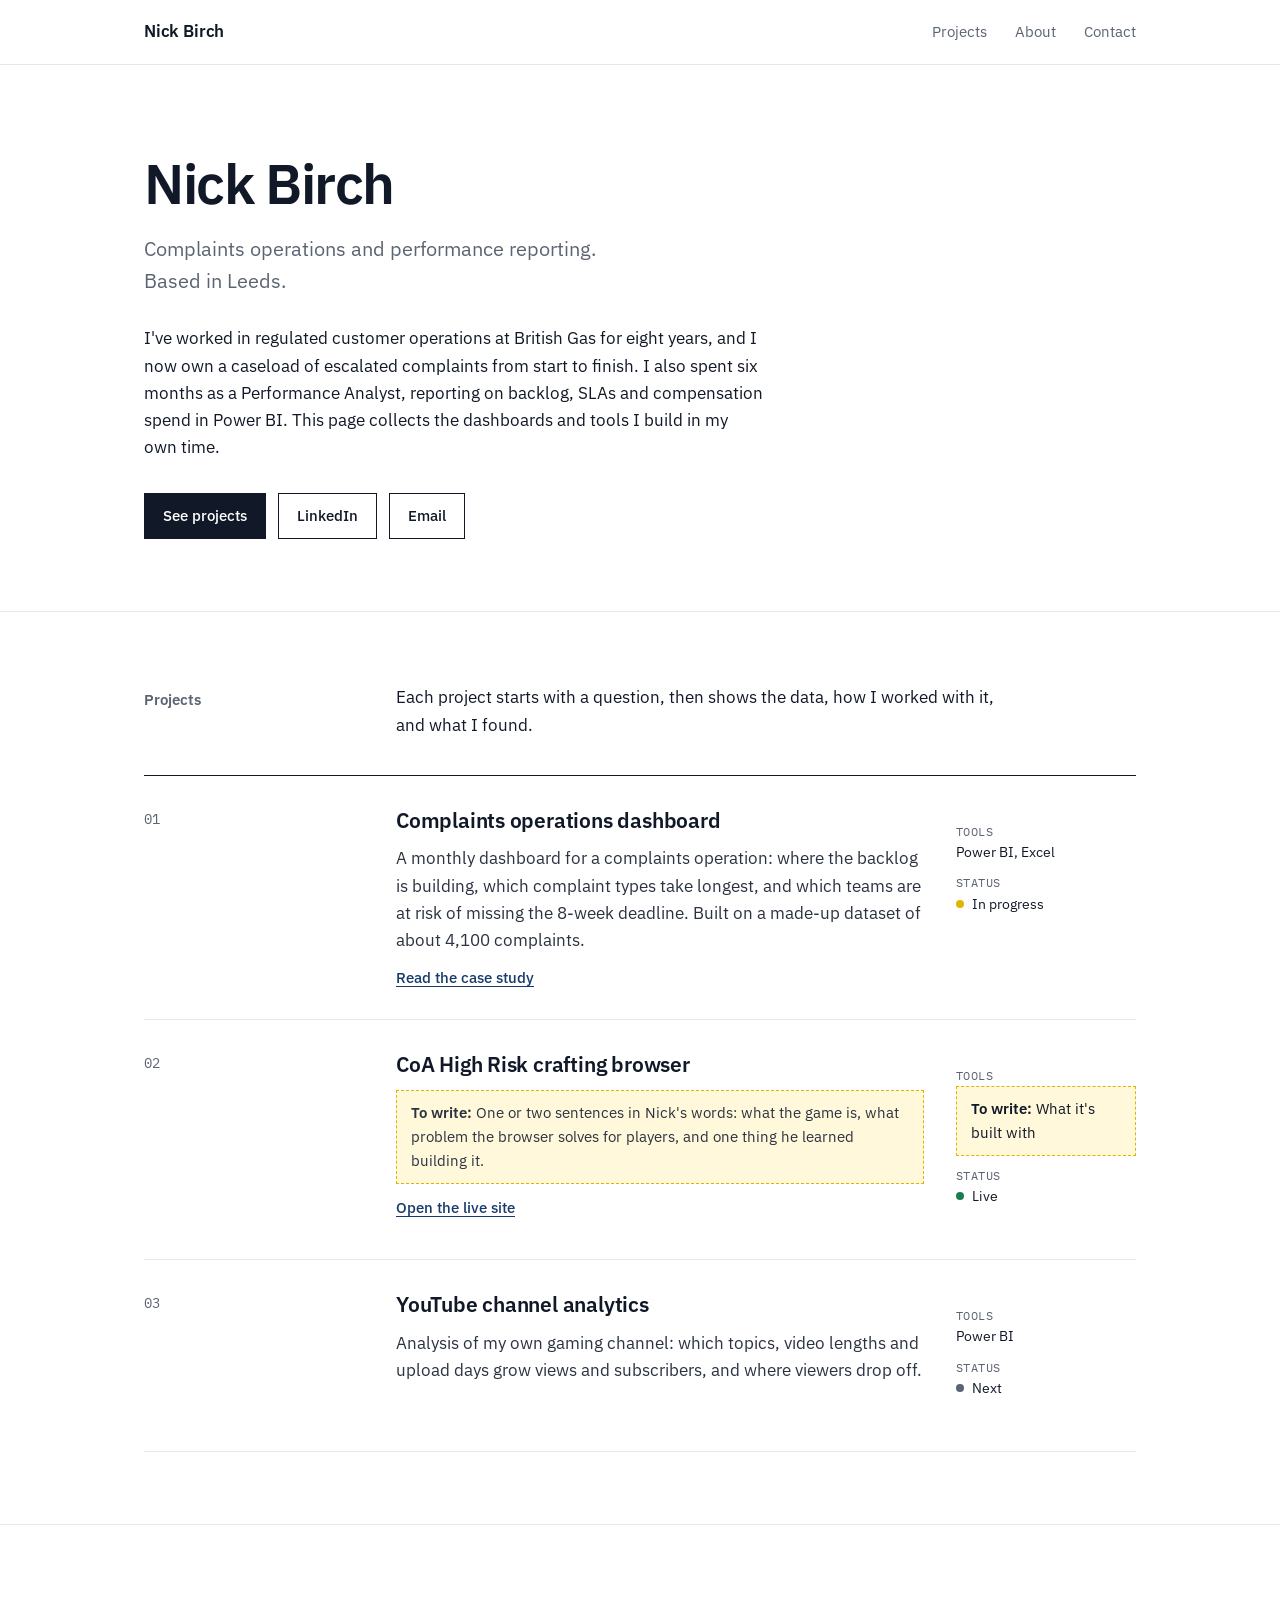
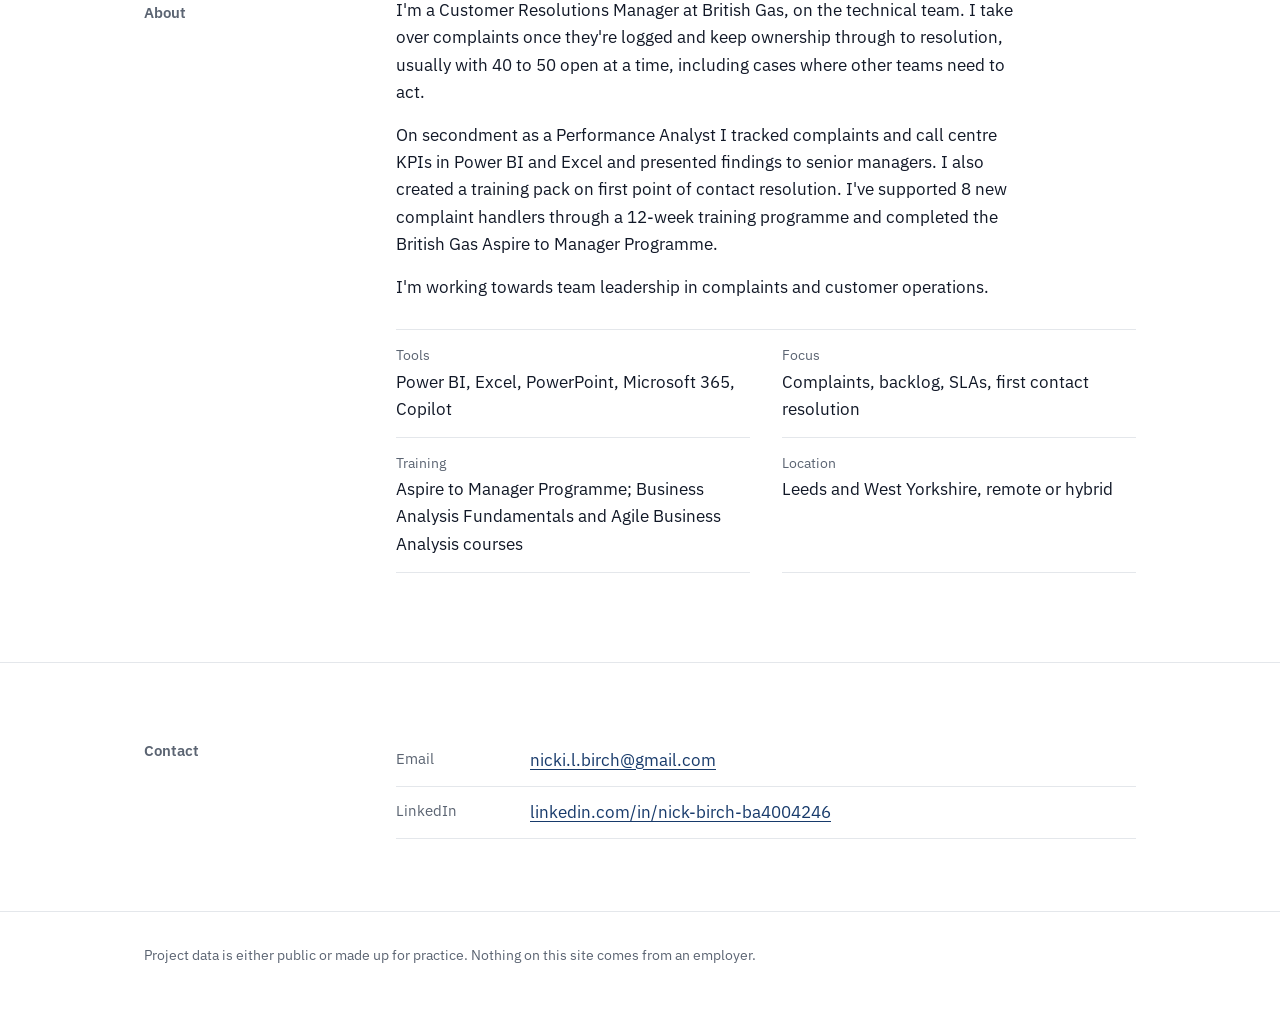
==== index.html @ 6fd1ea73 "Add files via upload" ====
<!doctype html>
<html lang="en-GB">
<head>
  <meta charset="utf-8">
  <meta name="viewport" content="width=device-width, initial-scale=1">
  <title>Nick Birch | Portfolio</title>
  <meta name="description" content="Nick Birch, Leeds. Complaints operations, performance reporting and dashboards built in Power BI, Excel and on the web.">
  <link rel="preconnect" href="https://fonts.googleapis.com">
  <link rel="preconnect" href="https://fonts.gstatic.com" crossorigin>
  <link href="https://fonts.googleapis.com/css2?family=IBM+Plex+Mono:wght@400;500&family=IBM+Plex+Sans:wght@400;500;600&display=swap" rel="stylesheet">
  <link rel="stylesheet" href="styles.css">
</head>
<body>

<header class="site-head">
  <div class="wrap">
    <a class="name" href="/">Nick Birch</a>
    <nav>
      <a href="#projects">Projects</a>
      <a href="#about">About</a>
      <a href="#contact">Contact</a>
    </nav>
  </div>
</header>

<main>
  <div class="intro">
    <div class="wrap">
      <h1>Nick Birch</h1>
      <p class="role">Complaints operations and performance reporting. Based in Leeds.</p>
      <p class="lead">I've worked in regulated customer operations at British Gas for eight years, and I now own a caseload of escalated complaints from start to finish. I also spent six months as a Performance Analyst, reporting on backlog, SLAs and compensation spend in Power BI. This page collects the dashboards and tools I build in my own time.</p>
      <div class="links">
        <a class="btn primary" href="#projects">See projects</a>
        <a class="btn" href="https://www.linkedin.com/in/nick-birch-ba4004246">LinkedIn</a>
        <a class="btn" href="mailto:nicki.l.birch@gmail.com">Email</a>
      </div>
    </div>
  </div>

  <section class="block" id="projects">
    <div class="wrap">
      <div class="block-head">
        <h2>Projects</h2>
        <p>Each project starts with a question, then shows the data, how I worked with it, and what I found.</p>
      </div>

      <!-- To add a project: copy one <li class="project"> block, change the number, text and link. -->
      <ol class="projects">

        <li class="project">
          <div class="num">01</div>
          <div>
            <h3><a href="complaints-dashboard.html">Complaints operations dashboard</a></h3>
            <p>A monthly dashboard for a complaints operation: where the backlog is building, which complaint types take longest, and which teams are at risk of missing the 8-week deadline. Built on a made-up dataset of about 4,100 complaints.</p>
            <a class="more" href="complaints-dashboard.html">Read the case study</a>
          </div>
          <dl class="meta">
            <dt>Tools</dt><dd>Power BI, Excel</dd>
            <dt>Status</dt><dd class="status progress">In progress</dd>
          </dl>
        </li>

        <li class="project">
          <div class="num">02</div>
          <div>
            <h3><a href="https://coa-db.vercel.app/">CoA High Risk crafting browser</a></h3>
            <p class="todo">One or two sentences in Nick's words: what the game is, what problem the browser solves for players, and one thing he learned building it.</p>
            <a class="more" href="https://coa-db.vercel.app/">Open the live site</a>
          </div>
          <dl class="meta">
            <dt>Tools</dt><dd class="todo">What it's built with</dd>
            <dt>Status</dt><dd class="status live">Live</dd>
          </dl>
        </li>

        <li class="project">
          <div class="num">03</div>
          <div>
            <h3>YouTube channel analytics</h3>
            <p>Analysis of my own gaming channel: which topics, video lengths and upload days grow views and subscribers, and where viewers drop off.</p>
          </div>
          <dl class="meta">
            <dt>Tools</dt><dd>Power BI</dd>
            <dt>Status</dt><dd class="status">Next</dd>
          </dl>
        </li>

      </ol>
    </div>
  </section>

  <section class="block" id="about">
    <div class="wrap two-col">
      <h2>About</h2>
      <div>
        <p>I'm a Customer Resolutions Manager at British Gas, on the technical team. I take over complaints once they're logged and keep ownership through to resolution, usually with 40 to 50 open at a time, including cases where other teams need to act.</p>
        <p>On secondment as a Performance Analyst I tracked complaints and call centre KPIs in Power BI and Excel and presented findings to senior managers. I also created a training pack on first point of contact resolution. I've supported 8 new complaint handlers through a 12-week training programme and completed the British Gas Aspire to Manager Programme.</p>
        <p>I'm working towards team leadership in complaints and customer operations.</p>
        <dl class="facts">
          <div><dt>Tools</dt><dd>Power BI, Excel, PowerPoint, Microsoft 365, Copilot</dd></div>
          <div><dt>Focus</dt><dd>Complaints, backlog, SLAs, first contact resolution</dd></div>
          <div><dt>Training</dt><dd>Aspire to Manager Programme; Business Analysis Fundamentals and Agile Business Analysis courses</dd></div>
          <div><dt>Location</dt><dd>Leeds and West Yorkshire, remote or hybrid</dd></div>
        </dl>
      </div>
    </div>
  </section>

  <section class="block" id="contact">
    <div class="wrap two-col">
      <h2>Contact</h2>
      <ul class="contact-list">
        <li><span>Email</span><a href="mailto:nicki.l.birch@gmail.com">nicki.l.birch@gmail.com</a></li>
        <li><span>LinkedIn</span><a href="https://www.linkedin.com/in/nick-birch-ba4004246">linkedin.com/in/nick-birch-ba4004246</a></li>
      </ul>
    </div>
  </section>
</main>

<footer>
  <div class="wrap">Project data is either public or made up for practice. Nothing on this site comes from an employer.</div>
</footer>

</body>
</html>
---- styles.css ----
/* Nick Birch portfolio. One stylesheet shared by every page. */
:root {
  --bg: #ffffff;
  --ink: #111827;
  --muted: #5b6472;
  --rule: #e4e7eb;
  --soft: #f6f7f9;
  --accent: #173a6b;
  --live: #1f7a4d;
  --todo-bg: #fff8db;
  --todo-rule: #e0b400;
  --max: 1040px;
  color-scheme: light;
}

* { box-sizing: border-box; }
html { -webkit-text-size-adjust: 100%; }
body {
  margin: 0;
  background: var(--bg);
  color: var(--ink);
  font-family: "IBM Plex Sans", system-ui, -apple-system, "Segoe UI", sans-serif;
  font-size: 17px;
  line-height: 1.6;
}
a { color: var(--accent); text-decoration-thickness: 1px; text-underline-offset: 3px; }
a:hover { text-decoration-thickness: 2px; }
img { max-width: 100%; display: block; }

.wrap { max-width: var(--max); margin: 0 auto; padding: 0 24px; }
.mono { font-family: "IBM Plex Mono", ui-monospace, monospace; }

/* Header */
.site-head { border-bottom: 1px solid var(--rule); }
.site-head .wrap { display: flex; justify-content: space-between; align-items: center; height: 64px; }
.site-head .name { font-weight: 600; color: var(--ink); text-decoration: none; letter-spacing: -0.01em; }
.site-head nav { display: flex; gap: 28px; }
.site-head nav a { color: var(--muted); text-decoration: none; font-size: 15px; }
.site-head nav a:hover { color: var(--ink); }

/* Intro */
.intro { padding: 88px 0 72px; border-bottom: 1px solid var(--rule); }
.intro h1 { font-size: clamp(36px, 6vw, 56px); line-height: 1.08; letter-spacing: -0.025em; margin: 0 0 20px; font-weight: 600; }
.intro .role { font-size: 20px; color: var(--muted); margin: 0 0 28px; max-width: 40ch; }
.intro p.lead { max-width: 62ch; margin: 0 0 32px; }
.links { display: flex; flex-wrap: wrap; gap: 12px; }
.btn {
  display: inline-block; padding: 10px 18px; border: 1px solid var(--ink);
  color: var(--ink); text-decoration: none; font-size: 15px; font-weight: 500;
}
.btn.primary { background: var(--ink); color: #fff; }
.btn:hover { background: var(--accent); border-color: var(--accent); color: #fff; }

/* Sections */
section.block { padding: 72px 0; border-bottom: 1px solid var(--rule); }
.block-head { display: grid; grid-template-columns: 220px 1fr; gap: 32px; margin-bottom: 36px; }
.block-head h2 { font-size: 15px; font-weight: 600; margin: 4px 0 0; color: var(--muted); }
.block-head p { margin: 0; max-width: 60ch; }

/* Project list */
.projects { list-style: none; margin: 0; padding: 0; border-top: 1px solid var(--ink); }
.project {
  display: grid; grid-template-columns: 220px 1fr 180px; gap: 32px;
  padding: 28px 0; border-bottom: 1px solid var(--rule);
}
.project .num { font-family: "IBM Plex Mono", monospace; color: var(--muted); font-size: 14px; padding-top: 4px; }
.project h3 { margin: 0 0 8px; font-size: 21px; font-weight: 600; letter-spacing: -0.01em; }
.project h3 a { color: var(--ink); text-decoration: none; }
.project h3 a:hover { color: var(--accent); text-decoration: underline; }
.project p { margin: 0 0 10px; color: #2b3240; }
.project .more { font-size: 15px; font-weight: 500; }
.meta { font-size: 14px; color: var(--muted); }
.meta dt { font-family: "IBM Plex Mono", monospace; font-size: 12px; text-transform: uppercase; letter-spacing: 0.04em; margin-top: 4px; }
.meta dd { margin: 0 0 10px; color: var(--ink); }
.status::before { content: ""; display: inline-block; width: 8px; height: 8px; border-radius: 50%; margin-right: 8px; background: var(--muted); vertical-align: 1px; }
.status.live::before { background: var(--live); }
.status.progress::before { background: var(--todo-rule); }

/* About */
.two-col { display: grid; grid-template-columns: 220px 1fr; gap: 32px; }
.two-col p { margin: 0 0 16px; max-width: 62ch; }
.facts { display: grid; grid-template-columns: repeat(2, minmax(0, 1fr)); gap: 0 32px; margin-top: 28px; border-top: 1px solid var(--rule); }
.facts div { padding: 14px 0; border-bottom: 1px solid var(--rule); }
.facts dt { font-size: 14px; color: var(--muted); }
.facts dd { margin: 2px 0 0; }

/* Contact and footer */
.contact-list { list-style: none; padding: 0; margin: 0; }
.contact-list li { padding: 12px 0; border-bottom: 1px solid var(--rule); display: flex; gap: 24px; }
.contact-list li span { width: 110px; color: var(--muted); font-size: 15px; flex: none; }
footer { padding: 32px 0 48px; color: var(--muted); font-size: 14px; }

/* Case study pages */
.case-head { padding: 56px 0 48px; border-bottom: 1px solid var(--rule); }
.back { font-size: 15px; text-decoration: none; }
.case-head h1 { font-size: clamp(32px, 5vw, 46px); line-height: 1.1; letter-spacing: -0.02em; margin: 20px 0 16px; font-weight: 600; }
.case-head .summary { font-size: 19px; color: #2b3240; max-width: 60ch; margin: 0 0 32px; }
.case-meta { display: grid; grid-template-columns: repeat(4, minmax(0, 1fr)); border-top: 1px solid var(--ink); }
.case-meta div { padding: 14px 16px 14px 0; }
.case-meta dt { font-family: "IBM Plex Mono", monospace; font-size: 12px; text-transform: uppercase; letter-spacing: 0.04em; color: var(--muted); }
.case-meta dd { margin: 4px 0 0; font-size: 15px; }
.case section { display: grid; grid-template-columns: 220px 1fr; gap: 32px; padding: 48px 0; border-bottom: 1px solid var(--rule); }
.case section h2 { font-size: 15px; font-weight: 600; color: var(--muted); margin: 4px 0 0; }
.case section .body { max-width: 66ch; }
.case section .body > :first-child { margin-top: 0; }
.case ol.findings { padding: 0; margin: 0; list-style: none; counter-reset: f; }
.case ol.findings li { counter-increment: f; display: grid; grid-template-columns: 40px 1fr; padding: 16px 0; border-bottom: 1px solid var(--rule); }
.case ol.findings li:first-child { padding-top: 0; }
.case ol.findings li::before { content: counter(f, decimal-leading-zero); font-family: "IBM Plex Mono", monospace; color: var(--muted); font-size: 14px; padding-top: 2px; }
.case table { border-collapse: collapse; width: 100%; font-size: 15px; }
.case th, .case td { text-align: left; padding: 10px 12px 10px 0; border-bottom: 1px solid var(--rule); vertical-align: top; }
.case th { font-weight: 600; border-bottom-color: var(--ink); }
.shot { border: 1px solid var(--rule); background: var(--soft); aspect-ratio: 16 / 9; display: grid; place-items: center; color: var(--muted); font-size: 15px; margin: 0 0 12px; }
figure { margin: 0 0 28px; }
figcaption { font-size: 14px; color: var(--muted); }
.note { font-size: 15px; color: var(--muted); border-left: 2px solid var(--rule); padding-left: 16px; }

/* Placeholders Nick still needs to write. Delete the element once replaced. */
.todo { background: var(--todo-bg); border: 1px dashed var(--todo-rule); padding: 10px 14px; font-size: 15px; color: #5c4a00; }
.todo::before { content: "To write: "; font-weight: 600; }

/* Mobile */
@media (max-width: 820px) {
  body { font-size: 16px; }
  .wrap { padding: 0 16px; }
  .site-head nav { gap: 18px; }
  .intro { padding: 56px 0 48px; }
  section.block { padding: 48px 0; }
  .block-head, .two-col, .project, .case section { grid-template-columns: 1fr; gap: 12px; }
  .project { gap: 8px; }
  .facts { grid-template-columns: 1fr; }
  .case-meta { grid-template-columns: repeat(2, minmax(0, 1fr)); }
  .contact-list li { flex-direction: column; gap: 2px; }
}
.two-col > h2 { font-size: 15px; font-weight: 600; color: var(--muted); margin: 4px 0 0; }
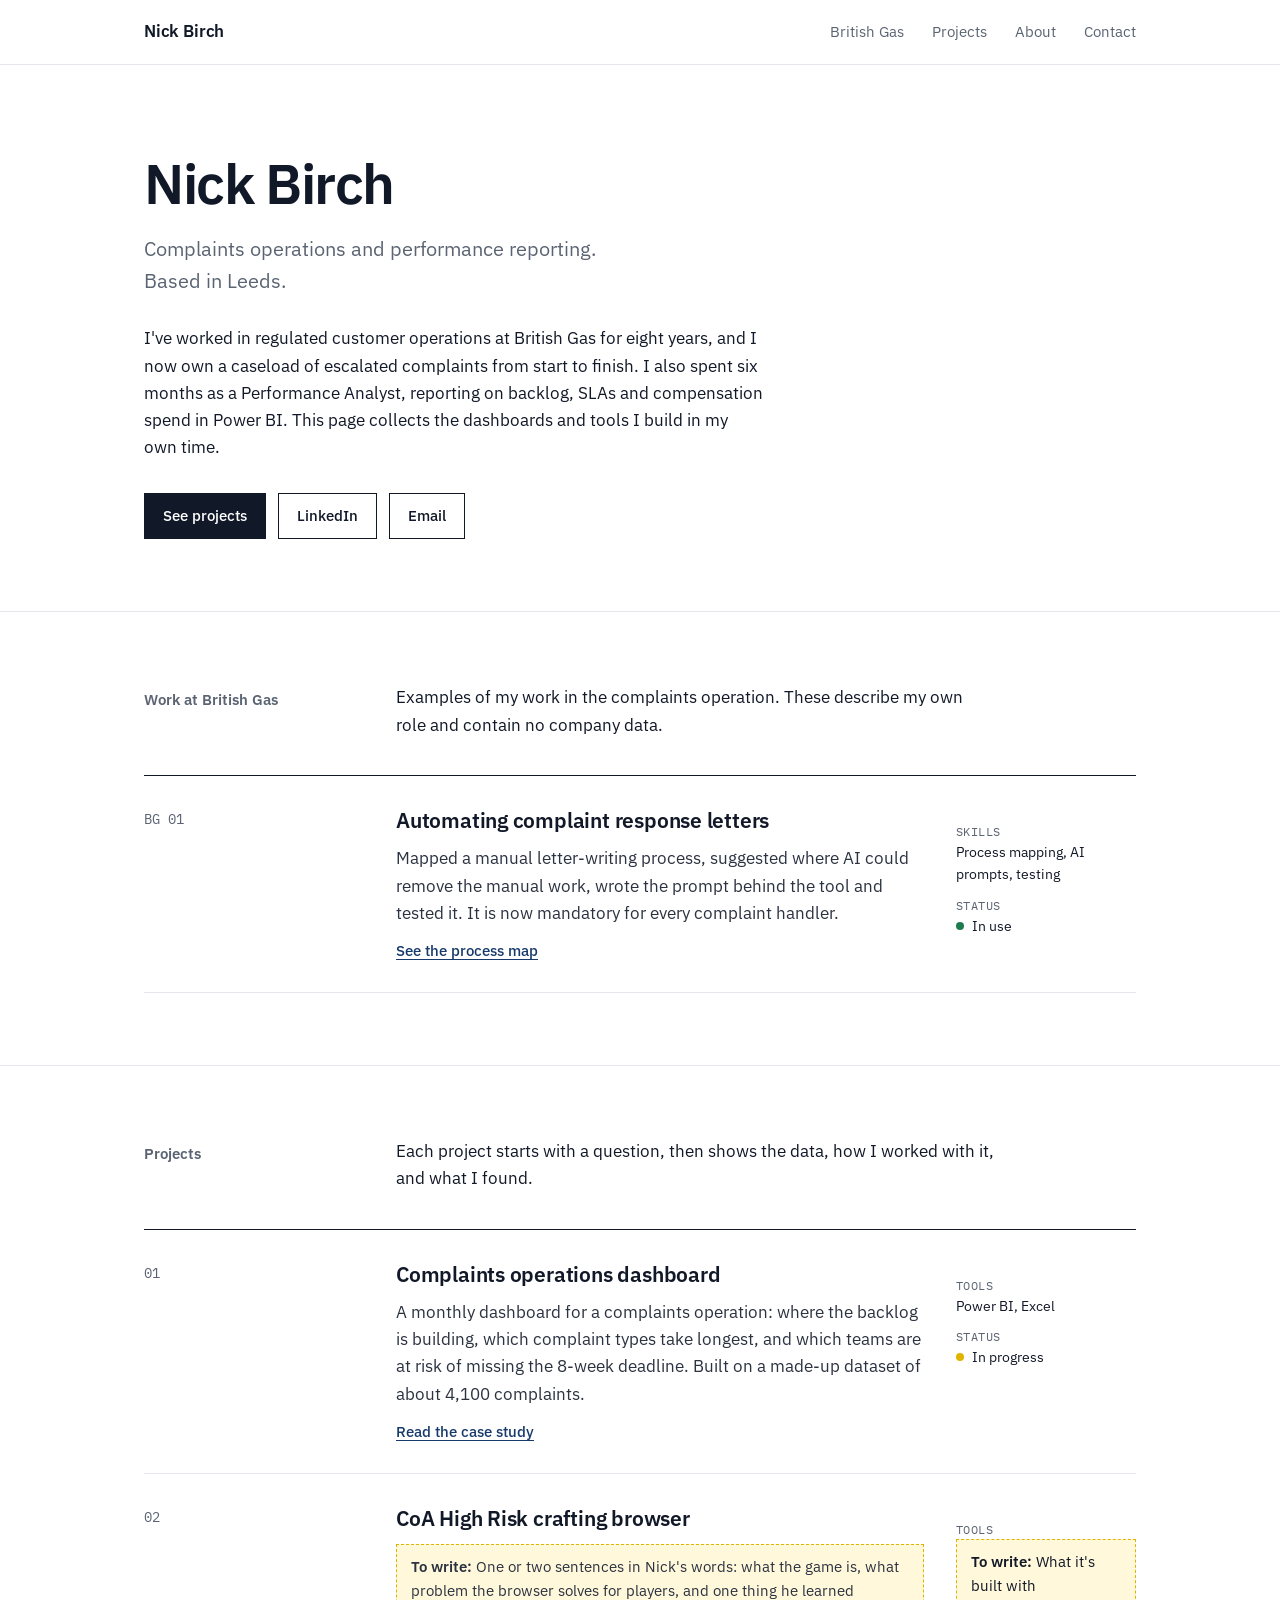
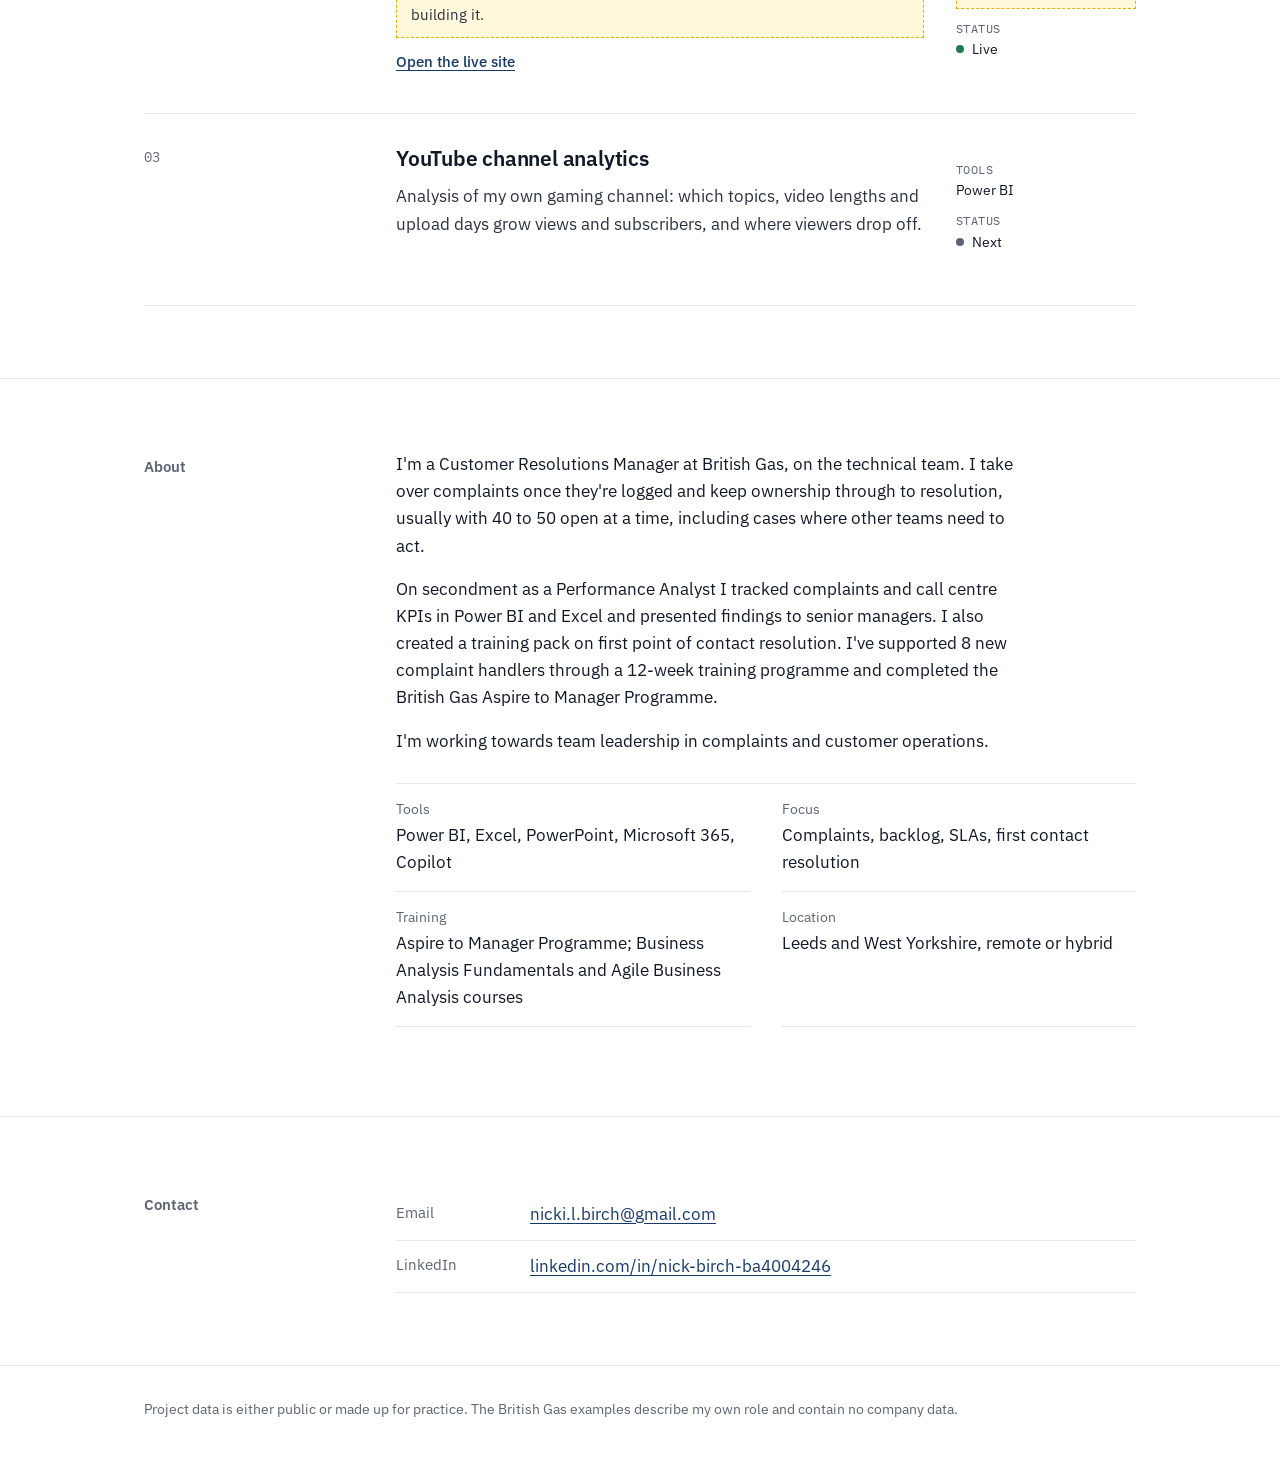
==== commit 2ead0c63: "Add files via upload" ====
--- a/index.html
+++ b/index.html
@@ -16,6 +16,7 @@
   <div class="wrap">
     <a class="name" href="/">Nick Birch</a>
     <nav>
+      <a href="#british-gas">British Gas</a>
       <a href="#projects">Projects</a>
       <a href="#about">About</a>
       <a href="#contact">Contact</a>
@@ -36,6 +37,32 @@
       </div>
     </div>
   </div>
+
+  <section class="block" id="british-gas">
+    <div class="wrap">
+      <div class="block-head">
+        <h2>Work at British Gas</h2>
+        <p>Examples of my work in the complaints operation. These describe my own role and contain no company data.</p>
+      </div>
+
+      <ol class="projects">
+
+        <li class="project">
+          <div class="num">BG 01</div>
+          <div>
+            <h3><a href="ai-letters.html">Automating complaint response letters</a></h3>
+            <p>Mapped a manual letter-writing process, suggested where AI could remove the manual work, wrote the prompt behind the tool and tested it. It is now mandatory for every complaint handler.</p>
+            <a class="more" href="ai-letters.html">See the process map</a>
+          </div>
+          <dl class="meta">
+            <dt>Skills</dt><dd>Process mapping, AI prompts, testing</dd>
+            <dt>Status</dt><dd class="status live">In use</dd>
+          </dl>
+        </li>
+
+      </ol>
+    </div>
+  </section>
 
   <section class="block" id="projects">
     <div class="wrap">
@@ -118,7 +145,7 @@
 </main>
 
 <footer>
-  <div class="wrap">Project data is either public or made up for practice. Nothing on this site comes from an employer.</div>
+  <div class="wrap">Project data is either public or made up for practice. The British Gas examples describe my own role and contain no company data.</div>
 </footer>
 
 </body>
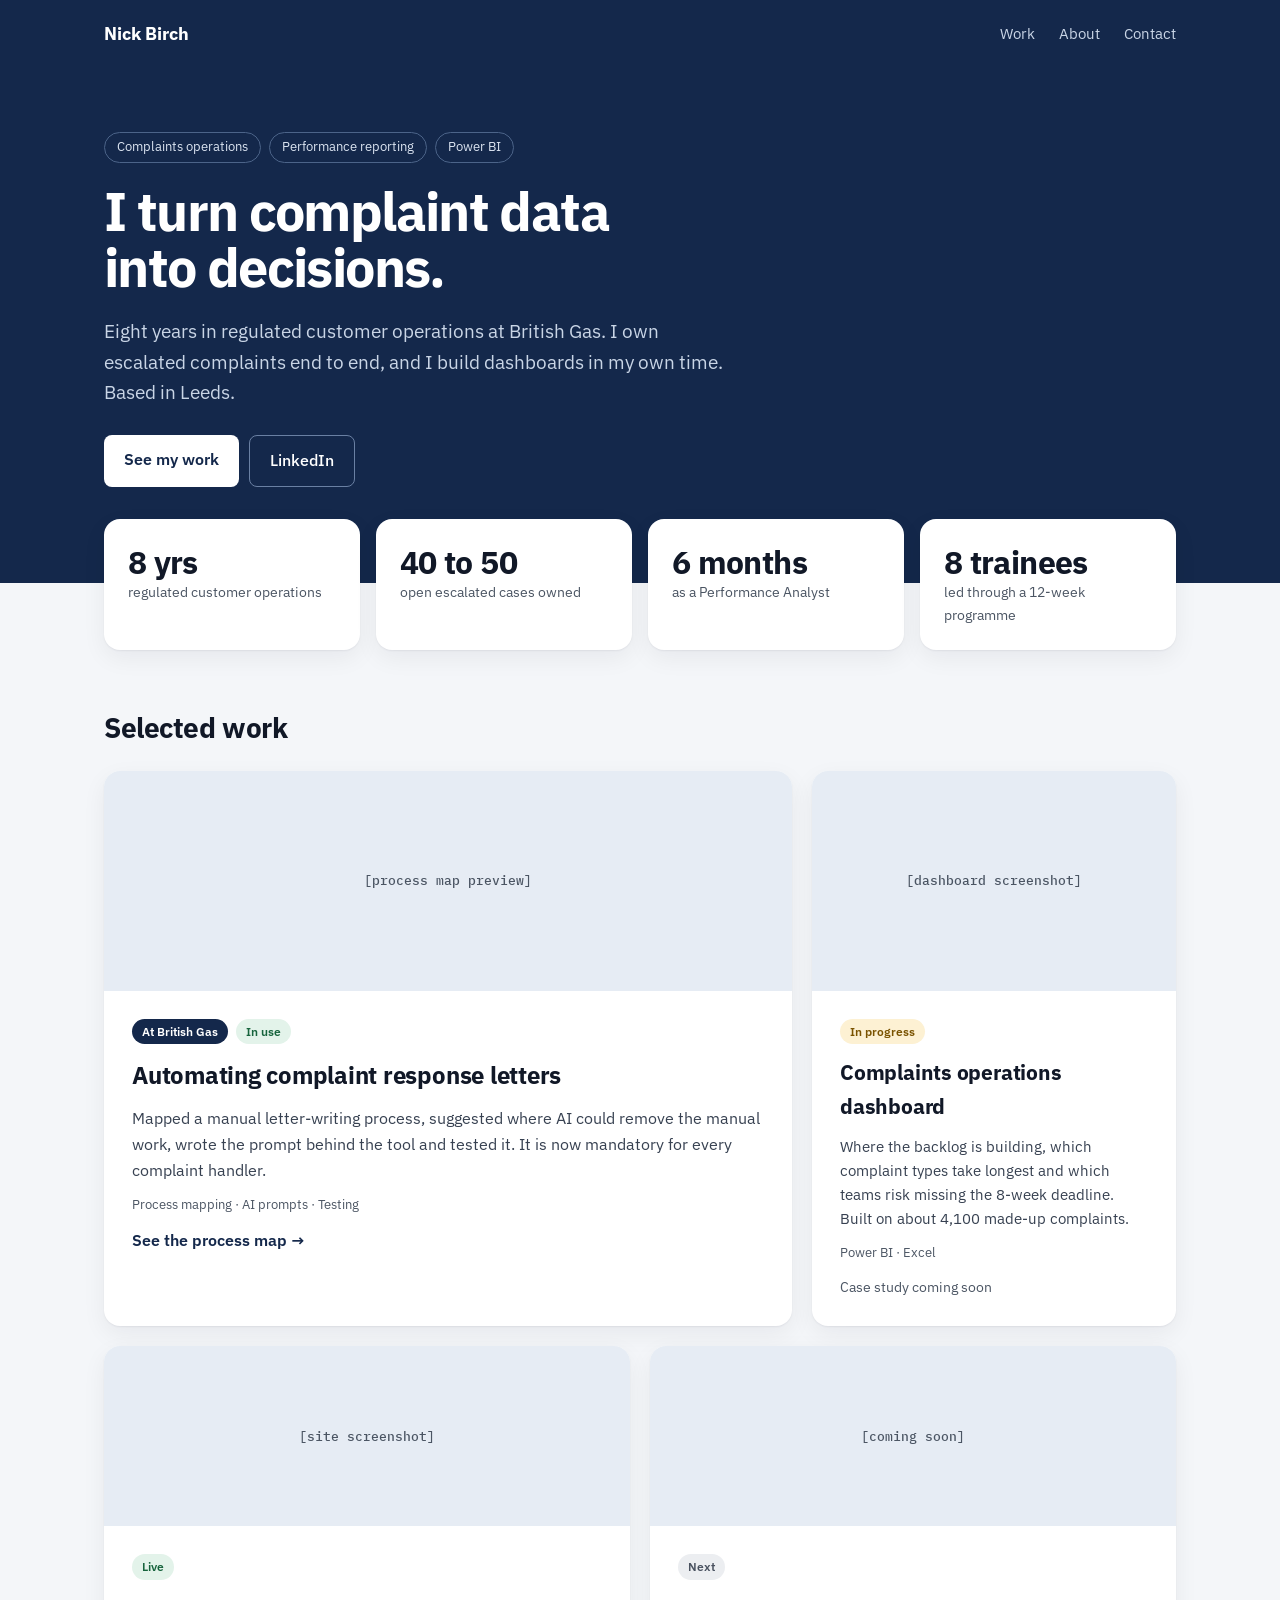
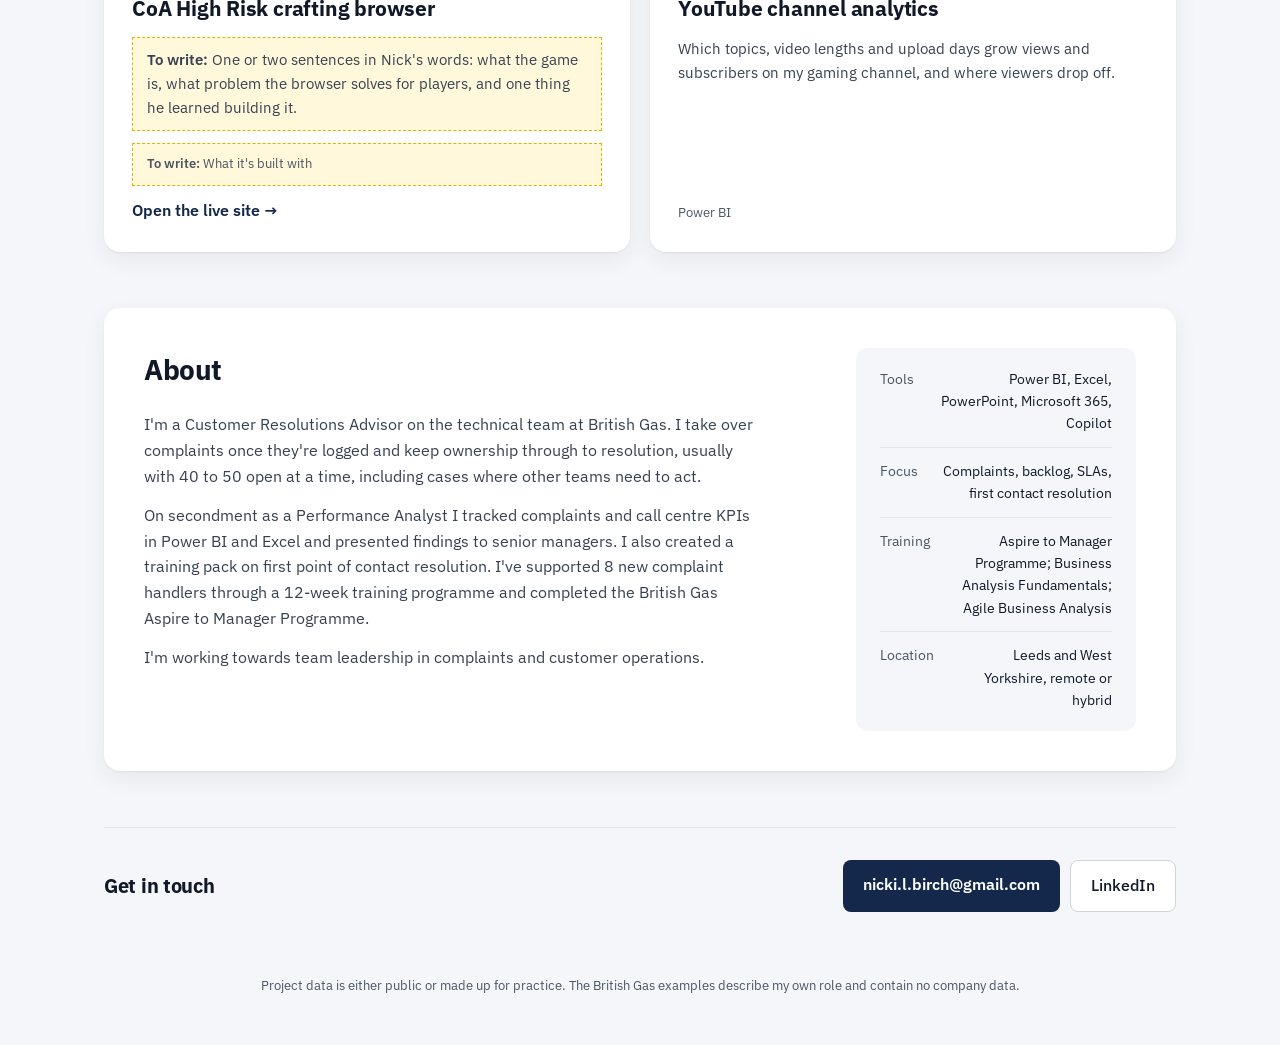
==== commit 7f97f5e4: "Add files via upload" ====
--- a/index.html
+++ b/index.html
@@ -7,141 +7,121 @@
   <meta name="description" content="Nick Birch, Leeds. Complaints operations, performance reporting and dashboards built in Power BI, Excel and on the web.">
   <link rel="preconnect" href="https://fonts.googleapis.com">
   <link rel="preconnect" href="https://fonts.gstatic.com" crossorigin>
-  <link href="https://fonts.googleapis.com/css2?family=IBM+Plex+Mono:wght@400;500&family=IBM+Plex+Sans:wght@400;500;600&display=swap" rel="stylesheet">
+  <link href="https://fonts.googleapis.com/css2?family=IBM+Plex+Mono:wght@400;500&family=IBM+Plex+Sans:wght@400;500;600;700&display=swap" rel="stylesheet">
   <link rel="stylesheet" href="styles.css">
+  <link rel="stylesheet" href="home.css">
 </head>
-<body>
+<body class="home">
 
-<header class="site-head">
-  <div class="wrap">
+<div class="band">
+  <header class="wrap top">
     <a class="name" href="/">Nick Birch</a>
     <nav>
-      <a href="#british-gas">British Gas</a>
-      <a href="#projects">Projects</a>
+      <a href="#work">Work</a>
       <a href="#about">About</a>
       <a href="#contact">Contact</a>
     </nav>
-  </div>
-</header>
+  </header>
 
-<main>
-  <div class="intro">
-    <div class="wrap">
-      <h1>Nick Birch</h1>
-      <p class="role">Complaints operations and performance reporting. Based in Leeds.</p>
-      <p class="lead">I've worked in regulated customer operations at British Gas for eight years, and I now own a caseload of escalated complaints from start to finish. I also spent six months as a Performance Analyst, reporting on backlog, SLAs and compensation spend in Power BI. This page collects the dashboards and tools I build in my own time.</p>
-      <div class="links">
-        <a class="btn primary" href="#projects">See projects</a>
-        <a class="btn" href="https://www.linkedin.com/in/nick-birch-ba4004246">LinkedIn</a>
-        <a class="btn" href="mailto:nicki.l.birch@gmail.com">Email</a>
-      </div>
+  <div class="wrap hero">
+    <ul class="tags">
+      <li>Complaints operations</li>
+      <li>Performance reporting</li>
+      <li>Power BI</li>
+    </ul>
+    <h1>I turn complaint data into decisions.</h1>
+    <p>Eight years in regulated customer operations at British Gas. I own escalated complaints end to end, and I build dashboards in my own time. Based in Leeds.</p>
+    <div class="cta">
+      <a class="solid" href="#work">See my work</a>
+      <a class="ghost" href="https://www.linkedin.com/in/nick-birch-ba4004246">LinkedIn</a>
     </div>
   </div>
+</div>
 
-  <section class="block" id="british-gas">
-    <div class="wrap">
-      <div class="block-head">
-        <h2>Work at British Gas</h2>
-        <p>Examples of my work in the complaints operation. These describe my own role and contain no company data.</p>
-      </div>
+<main class="wrap">
 
-      <ol class="projects">
+  <ul class="stats" aria-label="At a glance">
+    <li class="card"><strong>8 yrs</strong><span>regulated customer operations</span></li>
+    <li class="card"><strong>40 to 50</strong><span>open escalated cases owned</span></li>
+    <li class="card"><strong>6 months</strong><span>as a Performance Analyst</span></li>
+    <li class="card"><strong>8 trainees</strong><span>led through a 12-week programme</span></li>
+  </ul>
 
-        <li class="project">
-          <div class="num">BG 01</div>
-          <div>
-            <h3><a href="ai-letters.html">Automating complaint response letters</a></h3>
-            <p>Mapped a manual letter-writing process, suggested where AI could remove the manual work, wrote the prompt behind the tool and tested it. It is now mandatory for every complaint handler.</p>
-            <a class="more" href="ai-letters.html">See the process map</a>
-          </div>
-          <dl class="meta">
-            <dt>Skills</dt><dd>Process mapping, AI prompts, testing</dd>
-            <dt>Status</dt><dd class="status live">In use</dd>
-          </dl>
-        </li>
+  <section id="work">
+    <h2>Selected work</h2>
+    <!-- To add a project: copy one <article class="work card"> block and change the text, pills and link.
+         To add a screenshot: replace the text inside <div class="thumb"> with <img src="file.png" alt="Short description">. -->
+    <div class="grid">
 
-      </ol>
+      <article class="work card wide">
+        <div class="thumb">[process map preview]</div>
+        <div class="body">
+          <div class="pills"><span class="pill org">At British Gas</span><span class="pill live">In use</span></div>
+          <h3><a href="ai-letters.html">Automating complaint response letters</a></h3>
+          <p>Mapped a manual letter-writing process, suggested where AI could remove the manual work, wrote the prompt behind the tool and tested it. It is now mandatory for every complaint handler.</p>
+          <div class="tools">Process mapping · AI prompts · Testing</div>
+          <a class="more" href="ai-letters.html">See the process map →</a>
+        </div>
+      </article>
+
+      <article class="work card tall">
+        <div class="thumb">[dashboard screenshot]</div>
+        <div class="body">
+          <div class="pills"><span class="pill wip">In progress</span></div>
+          <h3>Complaints operations dashboard</h3>
+          <p class="grow">Where the backlog is building, which complaint types take longest and which teams risk missing the 8-week deadline. Built on about 4,100 made-up complaints.</p>
+          <div class="tools">Power BI · Excel</div>
+          <span class="soon">Case study coming soon</span>
+        </div>
+      </article>
+
+      <article class="work card">
+        <div class="thumb">[site screenshot]</div>
+        <div class="body">
+          <div class="pills"><span class="pill live">Live</span></div>
+          <h3><a href="https://coa-db.vercel.app/">CoA High Risk crafting browser</a></h3>
+          <p class="grow todo">One or two sentences in Nick's words: what the game is, what problem the browser solves for players, and one thing he learned building it.</p>
+          <div class="tools todo">What it's built with</div>
+          <a class="more" href="https://coa-db.vercel.app/">Open the live site →</a>
+        </div>
+      </article>
+
+      <article class="work card">
+        <div class="thumb">[coming soon]</div>
+        <div class="body">
+          <div class="pills"><span class="pill next">Next</span></div>
+          <h3>YouTube channel analytics</h3>
+          <p class="grow">Which topics, video lengths and upload days grow views and subscribers on my gaming channel, and where viewers drop off.</p>
+          <div class="tools">Power BI</div>
+        </div>
+      </article>
+
     </div>
   </section>
 
-  <section class="block" id="projects">
-    <div class="wrap">
-      <div class="block-head">
-        <h2>Projects</h2>
-        <p>Each project starts with a question, then shows the data, how I worked with it, and what I found.</p>
-      </div>
+  <section id="about" class="card about">
+    <div class="text">
+      <h2>About</h2>
+      <p>I'm a Customer Resolutions Advisor on the technical team at British Gas. I take over complaints once they're logged and keep ownership through to resolution, usually with 40 to 50 open at a time, including cases where other teams need to act.</p>
+      <p>On secondment as a Performance Analyst I tracked complaints and call centre KPIs in Power BI and Excel and presented findings to senior managers. I also created a training pack on first point of contact resolution. I've supported 8 new complaint handlers through a 12-week training programme and completed the British Gas Aspire to Manager Programme.</p>
+      <p>I'm working towards team leadership in complaints and customer operations.</p>
+    </div>
+    <dl>
+      <div><dt>Tools</dt><dd>Power BI, Excel, PowerPoint, Microsoft 365, Copilot</dd></div>
+      <div><dt>Focus</dt><dd>Complaints, backlog, SLAs, first contact resolution</dd></div>
+      <div><dt>Training</dt><dd>Aspire to Manager Programme; Business Analysis Fundamentals; Agile Business Analysis</dd></div>
+      <div><dt>Location</dt><dd>Leeds and West Yorkshire, remote or hybrid</dd></div>
+    </dl>
+  </section>
 
-      <!-- To add a project: copy one <li class="project"> block, change the number, text and link. -->
-      <ol class="projects">
-
-        <li class="project">
-          <div class="num">01</div>
-          <div>
-            <h3><a href="complaints-dashboard.html">Complaints operations dashboard</a></h3>
-            <p>A monthly dashboard for a complaints operation: where the backlog is building, which complaint types take longest, and which teams are at risk of missing the 8-week deadline. Built on a made-up dataset of about 4,100 complaints.</p>
-            <a class="more" href="complaints-dashboard.html">Read the case study</a>
-          </div>
-          <dl class="meta">
-            <dt>Tools</dt><dd>Power BI, Excel</dd>
-            <dt>Status</dt><dd class="status progress">In progress</dd>
-          </dl>
-        </li>
-
-        <li class="project">
-          <div class="num">02</div>
-          <div>
-            <h3><a href="https://coa-db.vercel.app/">CoA High Risk crafting browser</a></h3>
-            <p class="todo">One or two sentences in Nick's words: what the game is, what problem the browser solves for players, and one thing he learned building it.</p>
-            <a class="more" href="https://coa-db.vercel.app/">Open the live site</a>
-          </div>
-          <dl class="meta">
-            <dt>Tools</dt><dd class="todo">What it's built with</dd>
-            <dt>Status</dt><dd class="status live">Live</dd>
-          </dl>
-        </li>
-
-        <li class="project">
-          <div class="num">03</div>
-          <div>
-            <h3>YouTube channel analytics</h3>
-            <p>Analysis of my own gaming channel: which topics, video lengths and upload days grow views and subscribers, and where viewers drop off.</p>
-          </div>
-          <dl class="meta">
-            <dt>Tools</dt><dd>Power BI</dd>
-            <dt>Status</dt><dd class="status">Next</dd>
-          </dl>
-        </li>
-
-      </ol>
+  <section id="contact" class="contact">
+    <h2>Get in touch</h2>
+    <div class="cta">
+      <a class="solid" href="mailto:nicki.l.birch@gmail.com">nicki.l.birch@gmail.com</a>
+      <a class="ghost" href="https://www.linkedin.com/in/nick-birch-ba4004246">LinkedIn</a>
     </div>
   </section>
 
-  <section class="block" id="about">
-    <div class="wrap two-col">
-      <h2>About</h2>
-      <div>
-        <p>I'm a Customer Resolutions Manager at British Gas, on the technical team. I take over complaints once they're logged and keep ownership through to resolution, usually with 40 to 50 open at a time, including cases where other teams need to act.</p>
-        <p>On secondment as a Performance Analyst I tracked complaints and call centre KPIs in Power BI and Excel and presented findings to senior managers. I also created a training pack on first point of contact resolution. I've supported 8 new complaint handlers through a 12-week training programme and completed the British Gas Aspire to Manager Programme.</p>
-        <p>I'm working towards team leadership in complaints and customer operations.</p>
-        <dl class="facts">
-          <div><dt>Tools</dt><dd>Power BI, Excel, PowerPoint, Microsoft 365, Copilot</dd></div>
-          <div><dt>Focus</dt><dd>Complaints, backlog, SLAs, first contact resolution</dd></div>
-          <div><dt>Training</dt><dd>Aspire to Manager Programme; Business Analysis Fundamentals and Agile Business Analysis courses</dd></div>
-          <div><dt>Location</dt><dd>Leeds and West Yorkshire, remote or hybrid</dd></div>
-        </dl>
-      </div>
-    </div>
-  </section>
-
-  <section class="block" id="contact">
-    <div class="wrap two-col">
-      <h2>Contact</h2>
-      <ul class="contact-list">
-        <li><span>Email</span><a href="mailto:nicki.l.birch@gmail.com">nicki.l.birch@gmail.com</a></li>
-        <li><span>LinkedIn</span><a href="https://www.linkedin.com/in/nick-birch-ba4004246">linkedin.com/in/nick-birch-ba4004246</a></li>
-      </ul>
-    </div>
-  </section>
 </main>
 
 <footer>
--- a/home.css
+++ b/home.css
@@ -0,0 +1,100 @@
+/* Homepage only. Loaded after styles.css. */
+:root {
+  --navy: #14284b;
+  --navy-line: #4c6489;
+  --navy-soft: #c9d5e6;
+  --ground: #f4f6f9;
+  --card: #ffffff;
+  --shadow: 0 1px 2px rgba(17, 24, 39, 0.06), 0 8px 24px rgba(17, 24, 39, 0.06);
+  --thumb: #e6ecf4;
+  --ok-bg: #e3f3ea; --ok-ink: #17643d;
+  --wip-bg: #fdf1d3; --wip-ink: #7a5300;
+  --next-bg: #eceef1; --next-ink: #4a5260;
+}
+
+body.home { background: var(--ground); font-size: 16px; }
+.home a { color: var(--navy); }
+.home .wrap { max-width: 1120px; }
+
+/* Navy header band */
+.band { background: var(--navy); color: #fff; padding-bottom: 96px; }
+.band .top { display: flex; flex-wrap: wrap; align-items: center; justify-content: space-between; gap: 12px; min-height: 68px; }
+.band .name { color: #fff; font-weight: 700; font-size: 18px; text-decoration: none; }
+.band nav { display: flex; flex-wrap: wrap; gap: 24px; }
+.band nav a { color: var(--navy-soft); text-decoration: none; font-size: 15px; }
+.band nav a:hover { color: #fff; }
+.hero { padding-top: 64px; }
+.tags { display: flex; flex-wrap: wrap; gap: 8px; margin: 0 0 20px; padding: 0; list-style: none; }
+.tags li { border: 1px solid var(--navy-line); color: #dbe4f1; font-size: 13px; padding: 4px 12px; border-radius: 999px; }
+.hero h1 { font-size: clamp(36px, 6vw, 54px); line-height: 1.05; letter-spacing: -0.03em; font-weight: 700; margin: 0 0 20px; max-width: 18ch; }
+.hero p { font-size: 19px; color: var(--navy-soft); max-width: 58ch; margin: 0 0 28px; }
+.cta { display: flex; flex-wrap: wrap; gap: 10px; }
+.cta a { padding: 12px 20px; border-radius: 8px; text-decoration: none; font-weight: 600; }
+.cta .solid { background: #fff; color: var(--navy); }
+.cta .ghost { border: 1px solid #6a80a3; color: #fff; font-weight: 500; }
+.cta a:hover { text-decoration: underline; }
+
+/* Body sits over the band */
+.home main.wrap { margin-top: -64px; padding-bottom: 64px; display: flex; flex-direction: column; gap: 56px; }
+.card { background: var(--card); border-radius: 16px; box-shadow: var(--shadow); }
+
+.stats { display: flex; flex-wrap: wrap; gap: 16px; margin: 0; padding: 0; list-style: none; }
+.stats li { flex: 1 1 220px; padding: 24px; display: flex; flex-direction: column; }
+.stats strong { font-size: 32px; font-weight: 700; letter-spacing: -0.02em; line-height: 1.2; }
+.stats span { font-size: 14px; color: #4b5563; }
+
+.home h2 { font-size: 28px; letter-spacing: -0.015em; margin: 0 0 20px; font-weight: 700; color: var(--ink); }
+
+/* Work cards */
+.grid { display: flex; flex-wrap: wrap; gap: 20px; }
+.work { flex: 1 1 300px; min-width: 0; overflow: hidden; display: flex; flex-direction: column; }
+.work.wide { flex: 2 1 560px; }
+.thumb { height: 180px; background: var(--thumb); display: flex; align-items: center; justify-content: center; color: #4b5563; font: 500 13px "IBM Plex Mono", monospace; }
+.work.wide .thumb, .work.tall .thumb { height: 220px; }
+.thumb img { width: 100%; height: 100%; object-fit: cover; object-position: top left; }
+.work .body { padding: 28px; display: flex; flex-direction: column; gap: 12px; flex-grow: 1; }
+.work h3 { margin: 0; font-size: 21px; letter-spacing: -0.01em; }
+.work.wide h3 { font-size: 24px; }
+.work h3 a { color: var(--ink); text-decoration: none; }
+.work h3 a:hover { color: var(--navy); text-decoration: underline; }
+.work p { margin: 0; color: #374151; font-size: 15px; }
+.work.wide p { font-size: 16px; }
+.work .grow { flex-grow: 1; }
+.work .tools { font-size: 13px; color: #4b5563; }
+.work .more { font-weight: 600; text-decoration: none; }
+.work .more:hover { text-decoration: underline; }
+.work .soon { font-size: 14px; color: #4b5563; }
+.pills { display: flex; flex-wrap: wrap; gap: 8px; }
+.pill { font-size: 12px; font-weight: 600; padding: 3px 10px; border-radius: 999px; }
+.pill.org { background: var(--navy); color: #fff; }
+.pill.live { background: var(--ok-bg); color: var(--ok-ink); }
+.pill.wip { background: var(--wip-bg); color: var(--wip-ink); }
+.pill.next { background: var(--next-bg); color: var(--next-ink); }
+
+/* About */
+.about { padding: 40px; display: flex; flex-wrap: wrap; gap: 40px; }
+.about .text { flex: 999 1 480px; min-width: 0; }
+.about .text p { margin: 0 0 14px; color: #374151; max-width: 62ch; }
+.about dl { flex: 1 1 280px; min-width: 0; margin: 0; background: var(--ground); border-radius: 12px; padding: 8px 24px; }
+.about dl div { display: flex; justify-content: space-between; gap: 16px; padding: 12px 0; border-bottom: 1px solid #e1e6ec; }
+.about dl div:last-child { border-bottom: 0; }
+.about dt { color: #4b5563; font-size: 14px; }
+.about dd { margin: 0; font-size: 14px; text-align: right; }
+
+/* Contact */
+.contact { display: flex; flex-wrap: wrap; gap: 16px; align-items: center; justify-content: space-between; border-top: 1px solid #dfe4ea; padding-top: 32px; }
+.contact h2 { margin: 0; font-size: 20px; }
+.contact .cta .solid { background: var(--navy); color: #fff; }
+.contact .cta .ghost { background: #fff; border-color: #cfd5dd; color: var(--ink); }
+.home footer { padding: 0 0 48px; color: #4b5563; font-size: 13px; text-align: center; }
+
+@media (max-width: 820px) {
+  .band { padding-bottom: 80px; }
+  .hero { padding-top: 40px; }
+  .hero p { font-size: 17px; }
+  .band nav { gap: 18px; }
+  .about { padding: 24px; gap: 24px; }
+  .work .body { padding: 22px; }
+  .stats li { flex-basis: 140px; padding: 18px; }
+  .stats strong { font-size: 26px; }
+}
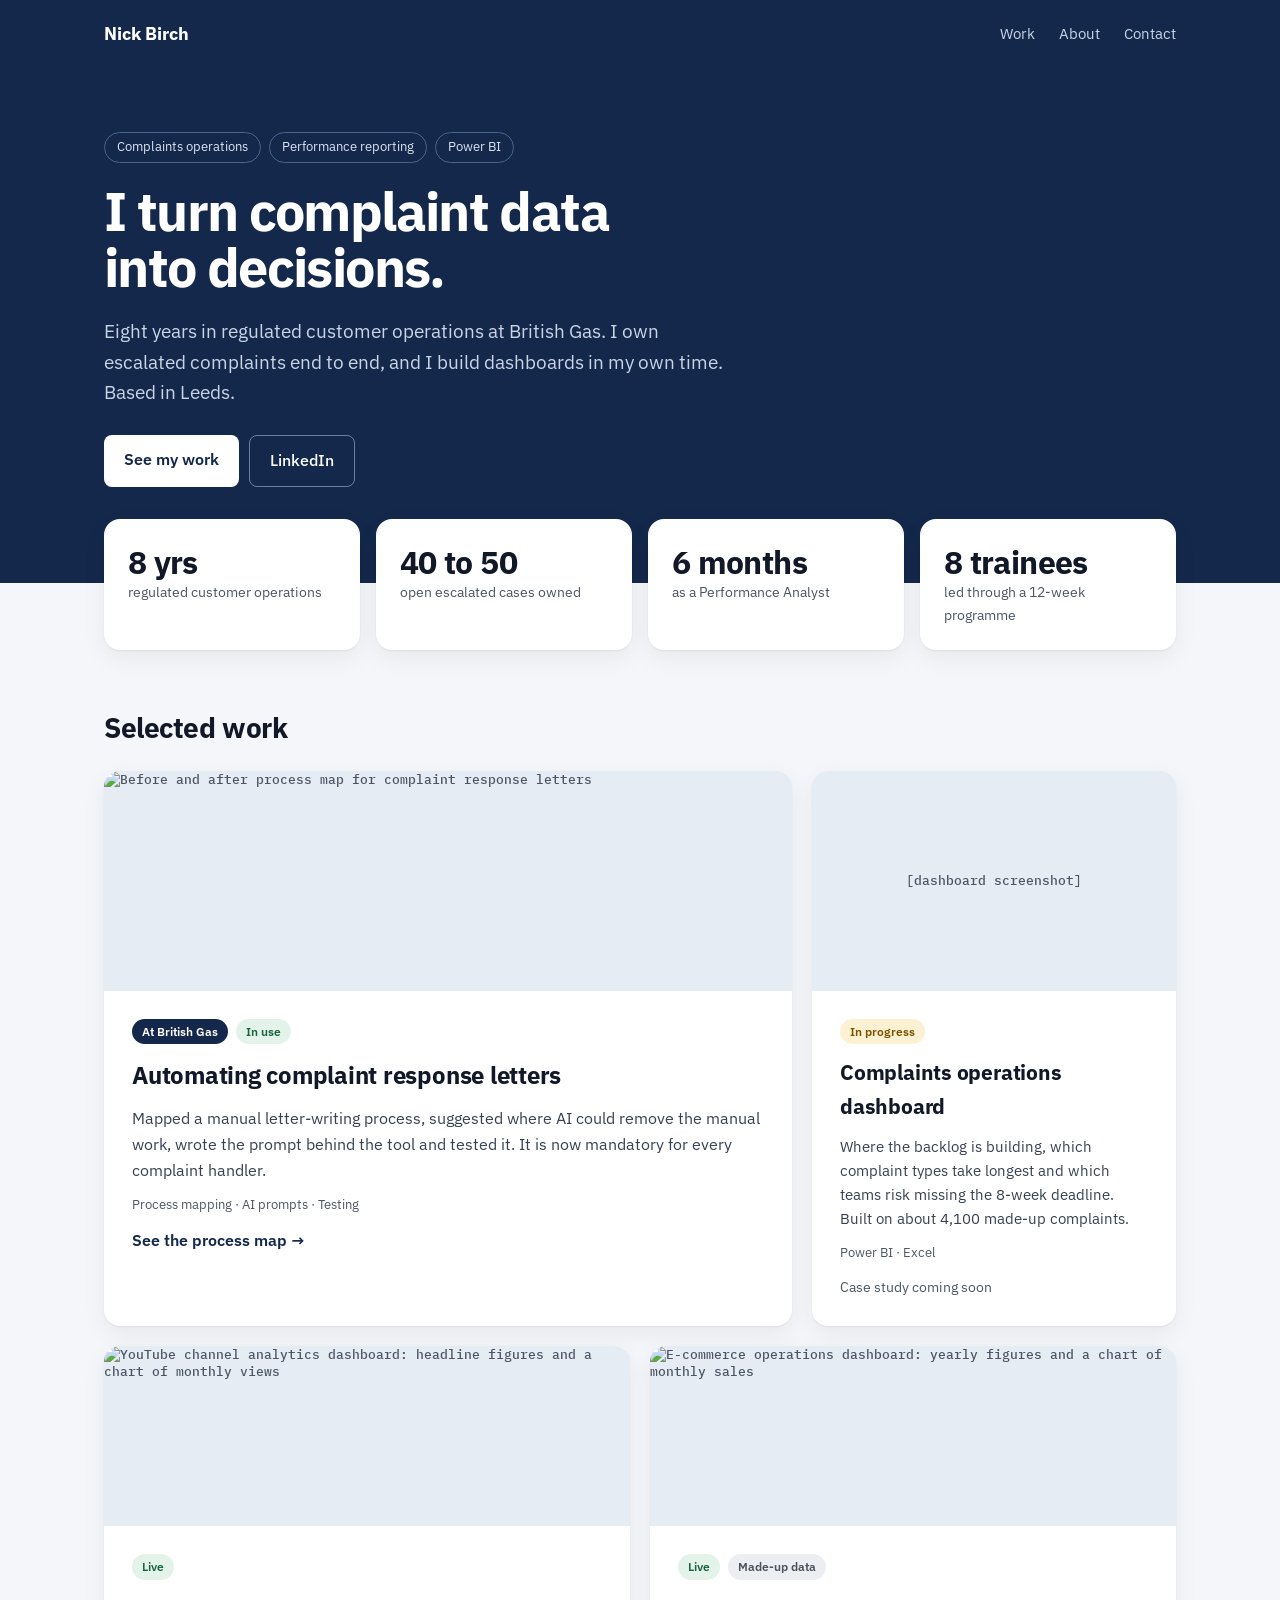
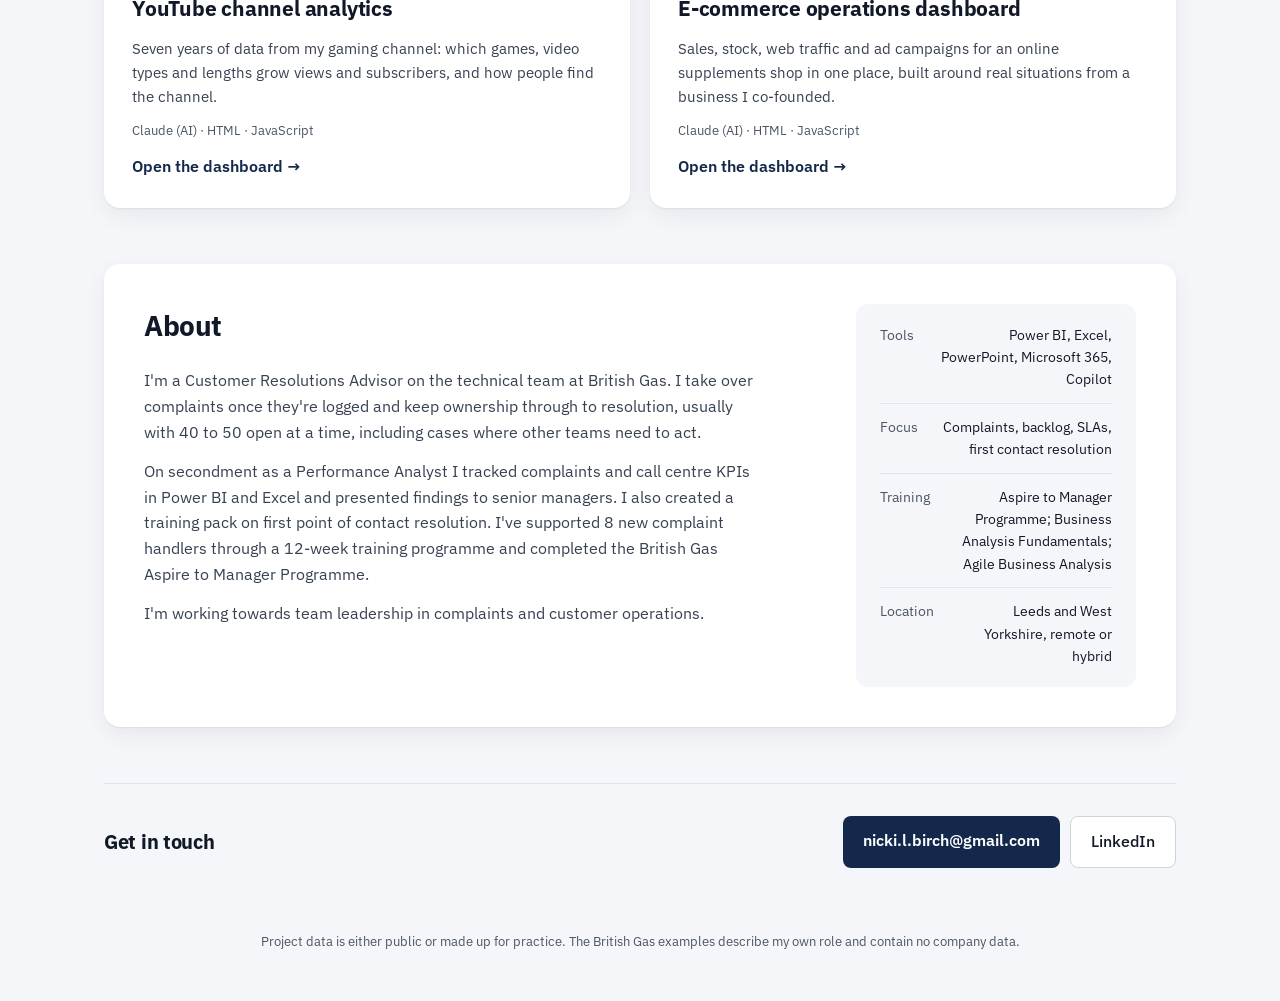
==== commit 71717838: "Add files via upload" ====
--- a/index.html
+++ b/index.html
@@ -54,7 +54,7 @@
     <div class="grid">
 
       <article class="work card wide">
-        <div class="thumb">[process map preview]</div>
+        <div class="thumb"><img class="top" src="img/letters-process-map.webp" alt="Before and after process map for complaint response letters" loading="lazy"></div>
         <div class="body">
           <div class="pills"><span class="pill org">At British Gas</span><span class="pill live">In use</span></div>
           <h3><a href="ai-letters.html">Automating complaint response letters</a></h3>
@@ -76,23 +76,24 @@
       </article>
 
       <article class="work card">
-        <div class="thumb">[site screenshot]</div>
+        <div class="thumb"><img src="img/youtube-dashboard.webp" alt="YouTube channel analytics dashboard: headline figures and a chart of monthly views" loading="lazy"></div>
         <div class="body">
           <div class="pills"><span class="pill live">Live</span></div>
-          <h3><a href="https://coa-db.vercel.app/">CoA High Risk crafting browser</a></h3>
-          <p class="grow todo">One or two sentences in Nick's words: what the game is, what problem the browser solves for players, and one thing he learned building it.</p>
-          <div class="tools todo">What it's built with</div>
-          <a class="more" href="https://coa-db.vercel.app/">Open the live site →</a>
+          <h3><a href="youtube.html">YouTube channel analytics</a></h3>
+          <p class="grow">Seven years of data from my gaming channel: which games, video types and lengths grow views and subscribers, and how people find the channel.</p>
+          <div class="tools">Claude (AI) · HTML · JavaScript</div>
+          <a class="more" href="youtube.html">Open the dashboard →</a>
         </div>
       </article>
 
       <article class="work card">
-        <div class="thumb">[coming soon]</div>
+        <div class="thumb"><img src="img/shop-dashboard.webp" alt="E-commerce operations dashboard: yearly figures and a chart of monthly sales" loading="lazy"></div>
         <div class="body">
-          <div class="pills"><span class="pill next">Next</span></div>
-          <h3>YouTube channel analytics</h3>
-          <p class="grow">Which topics, video lengths and upload days grow views and subscribers on my gaming channel, and where viewers drop off.</p>
-          <div class="tools">Power BI</div>
+          <div class="pills"><span class="pill live">Live</span><span class="pill next">Made-up data</span></div>
+          <h3><a href="shop.html">E-commerce operations dashboard</a></h3>
+          <p class="grow">Sales, stock, web traffic and ad campaigns for an online supplements shop in one place, built around real situations from a business I co-founded.</p>
+          <div class="tools">Claude (AI) · HTML · JavaScript</div>
+          <a class="more" href="shop.html">Open the dashboard →</a>
         </div>
       </article>
 
--- a/home.css
+++ b/home.css
@@ -51,7 +51,8 @@
 .work.wide { flex: 2 1 560px; }
 .thumb { height: 180px; background: var(--thumb); display: flex; align-items: center; justify-content: center; color: #4b5563; font: 500 13px "IBM Plex Mono", monospace; }
 .work.wide .thumb, .work.tall .thumb { height: 220px; }
-.thumb img { width: 100%; height: 100%; object-fit: cover; object-position: top left; }
+.thumb img { width: 100%; height: 100%; object-fit: cover; object-position: center; }
+.thumb img.top { object-position: top; }
 .work .body { padding: 28px; display: flex; flex-direction: column; gap: 12px; flex-grow: 1; }
 .work h3 { margin: 0; font-size: 21px; letter-spacing: -0.01em; }
 .work.wide h3 { font-size: 24px; }
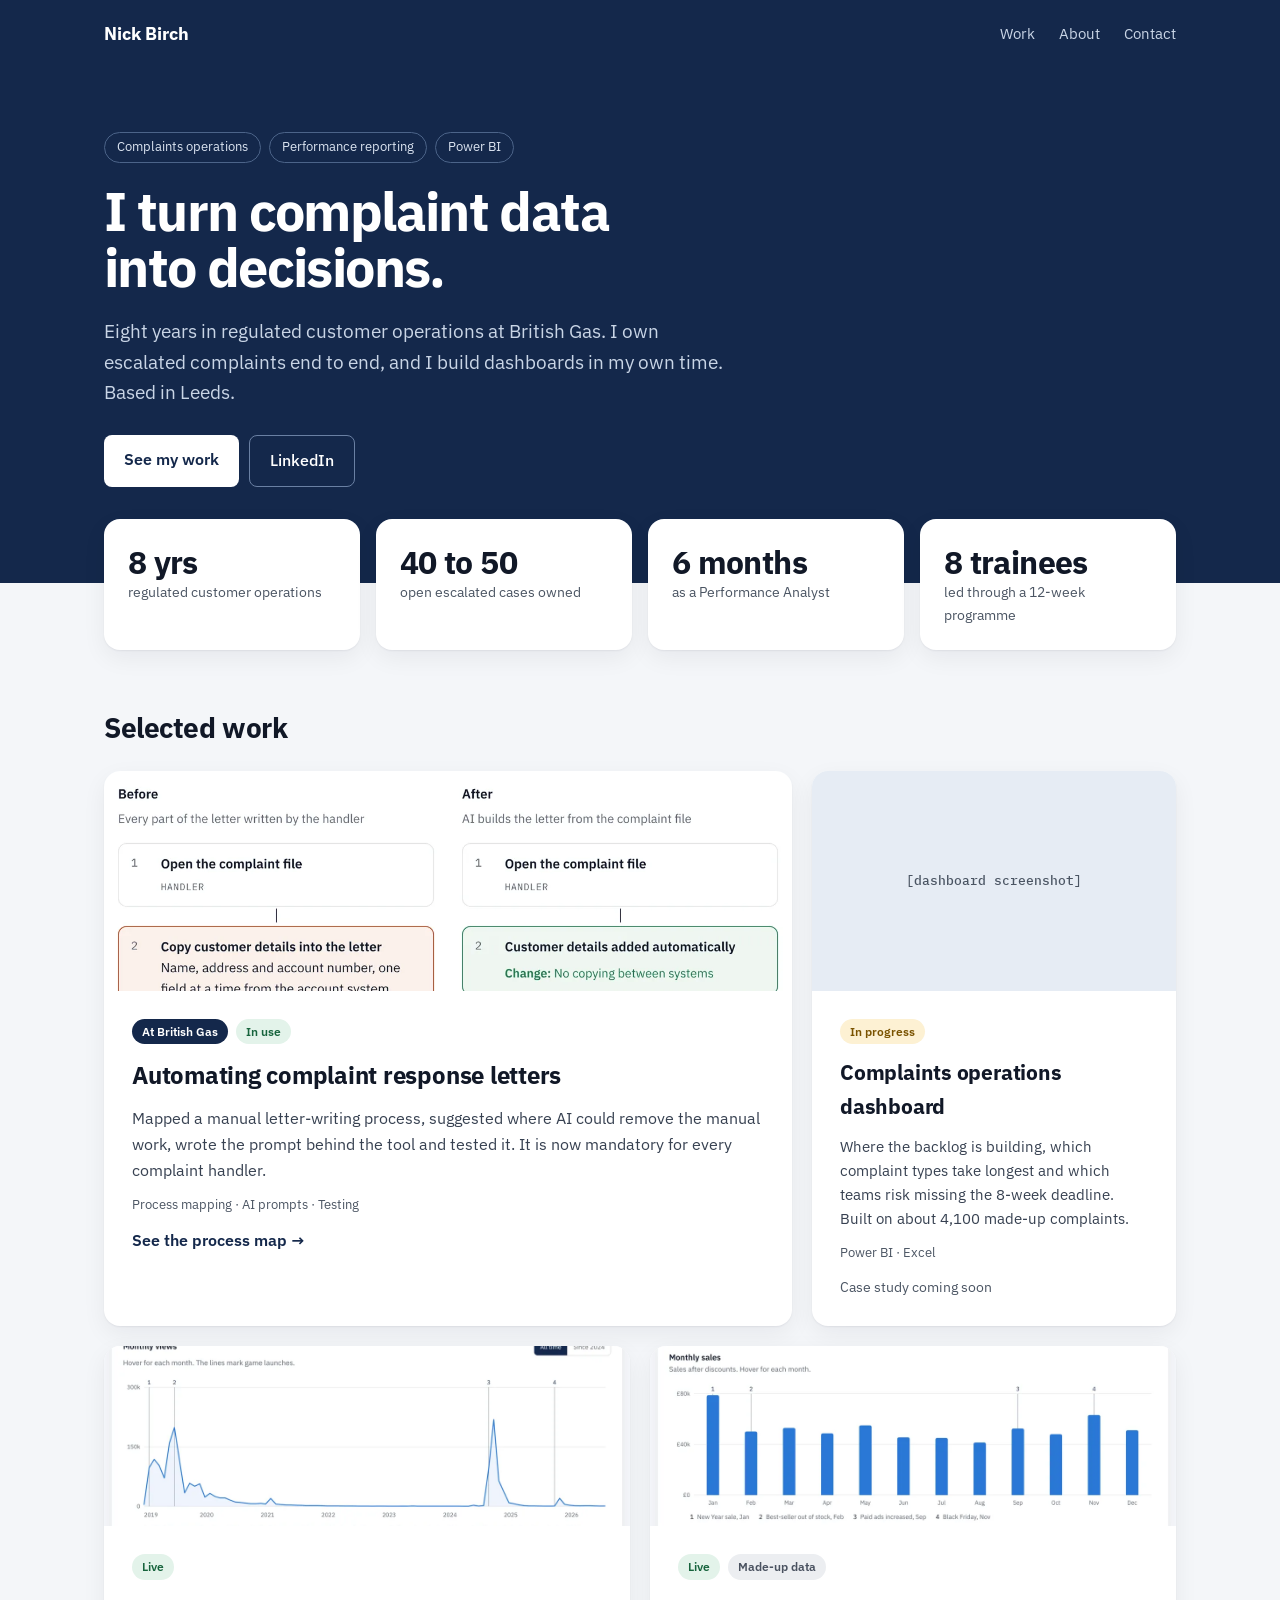
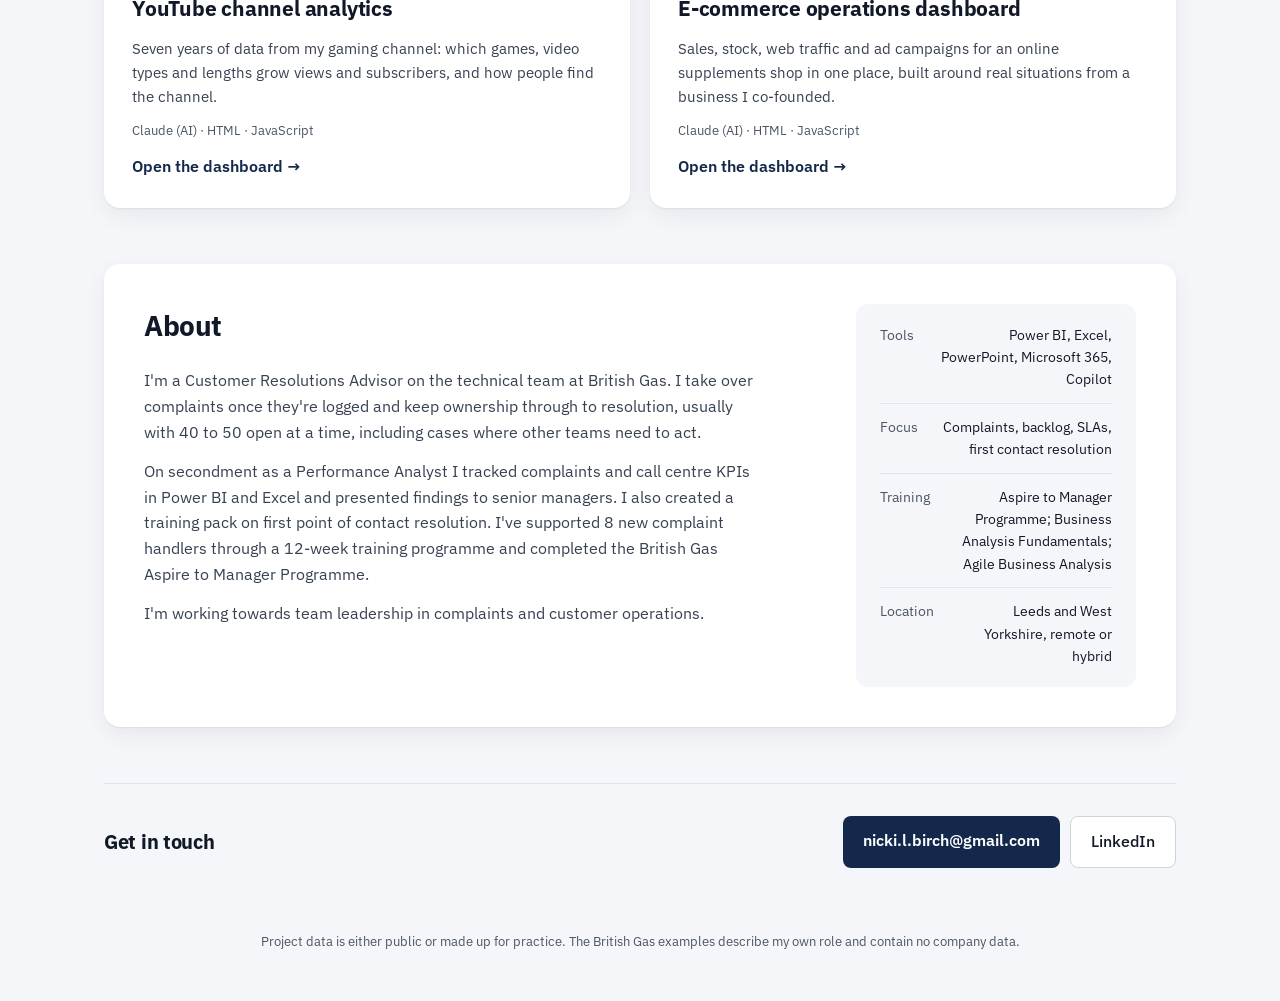
==== commit d8214572: "Add files via upload" ====
--- a/index.html
+++ b/index.html
@@ -54,7 +54,7 @@
     <div class="grid">
 
       <article class="work card wide">
-        <div class="thumb"><img class="top" src="img/letters-process-map.webp" alt="Before and after process map for complaint response letters" loading="lazy"></div>
+        <div class="thumb"><img class="top" src="letters-process-map.webp" alt="Before and after process map for complaint response letters" loading="lazy"></div>
         <div class="body">
           <div class="pills"><span class="pill org">At British Gas</span><span class="pill live">In use</span></div>
           <h3><a href="ai-letters.html">Automating complaint response letters</a></h3>
@@ -76,7 +76,7 @@
       </article>
 
       <article class="work card">
-        <div class="thumb"><img src="img/youtube-dashboard.webp" alt="YouTube channel analytics dashboard: headline figures and a chart of monthly views" loading="lazy"></div>
+        <div class="thumb"><img src="youtube-dashboard.webp" alt="YouTube channel analytics dashboard: headline figures and a chart of monthly views" loading="lazy"></div>
         <div class="body">
           <div class="pills"><span class="pill live">Live</span></div>
           <h3><a href="youtube.html">YouTube channel analytics</a></h3>
@@ -87,7 +87,7 @@
       </article>
 
       <article class="work card">
-        <div class="thumb"><img src="img/shop-dashboard.webp" alt="E-commerce operations dashboard: yearly figures and a chart of monthly sales" loading="lazy"></div>
+        <div class="thumb"><img src="shop-dashboard.webp" alt="E-commerce operations dashboard: yearly figures and a chart of monthly sales" loading="lazy"></div>
         <div class="body">
           <div class="pills"><span class="pill live">Live</span><span class="pill next">Made-up data</span></div>
           <h3><a href="shop.html">E-commerce operations dashboard</a></h3>
